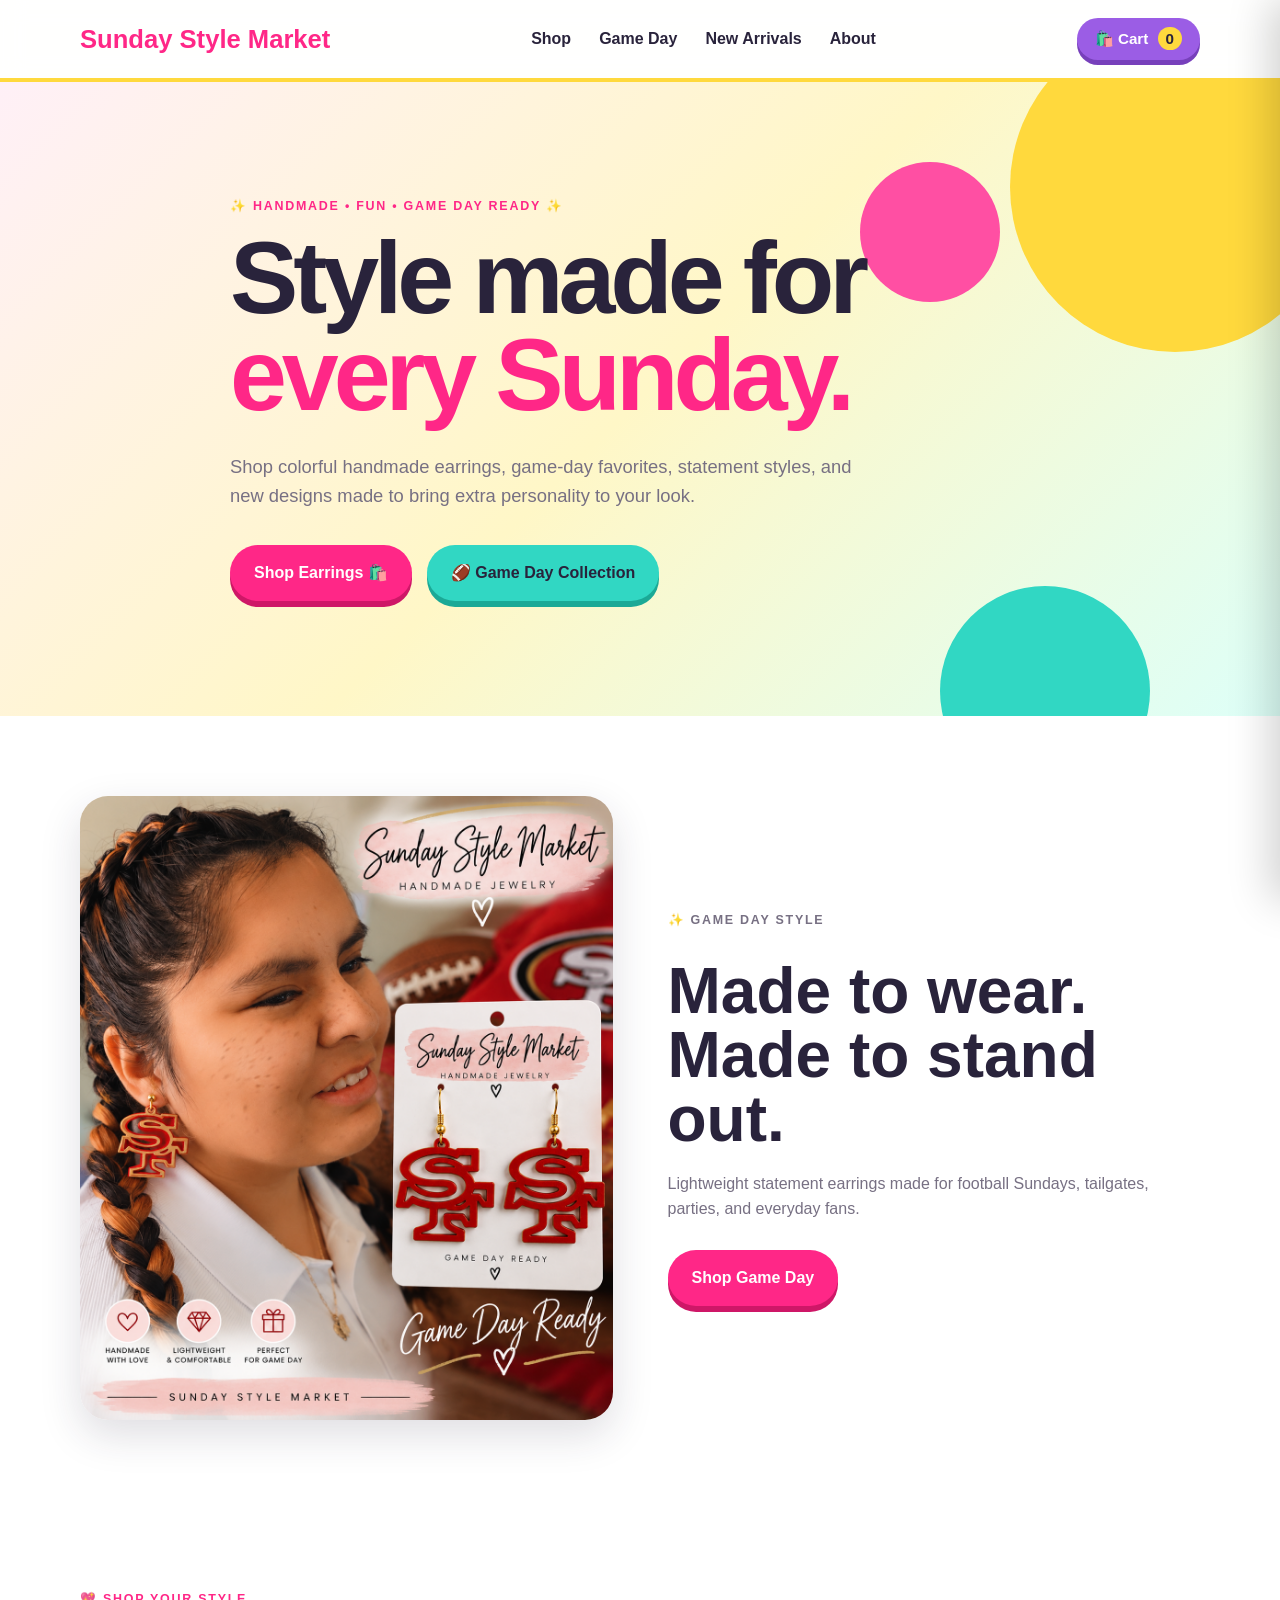
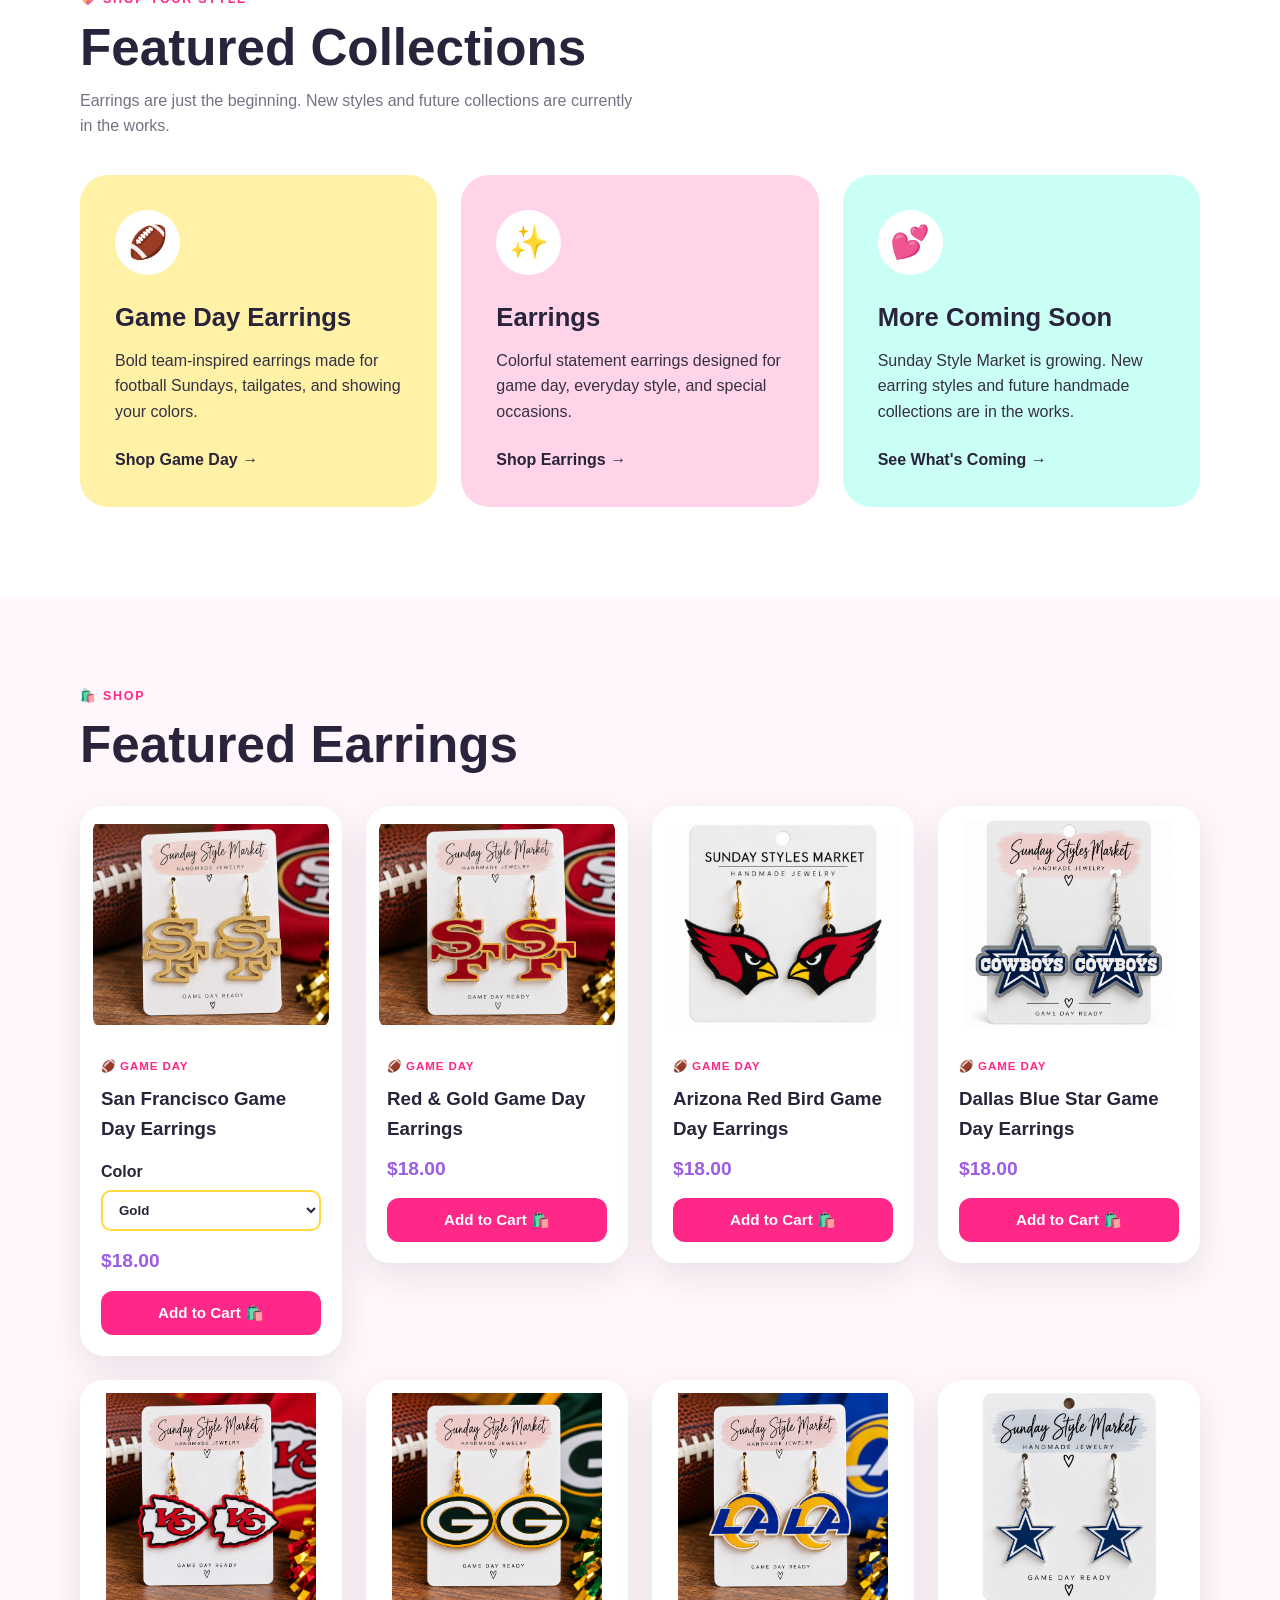
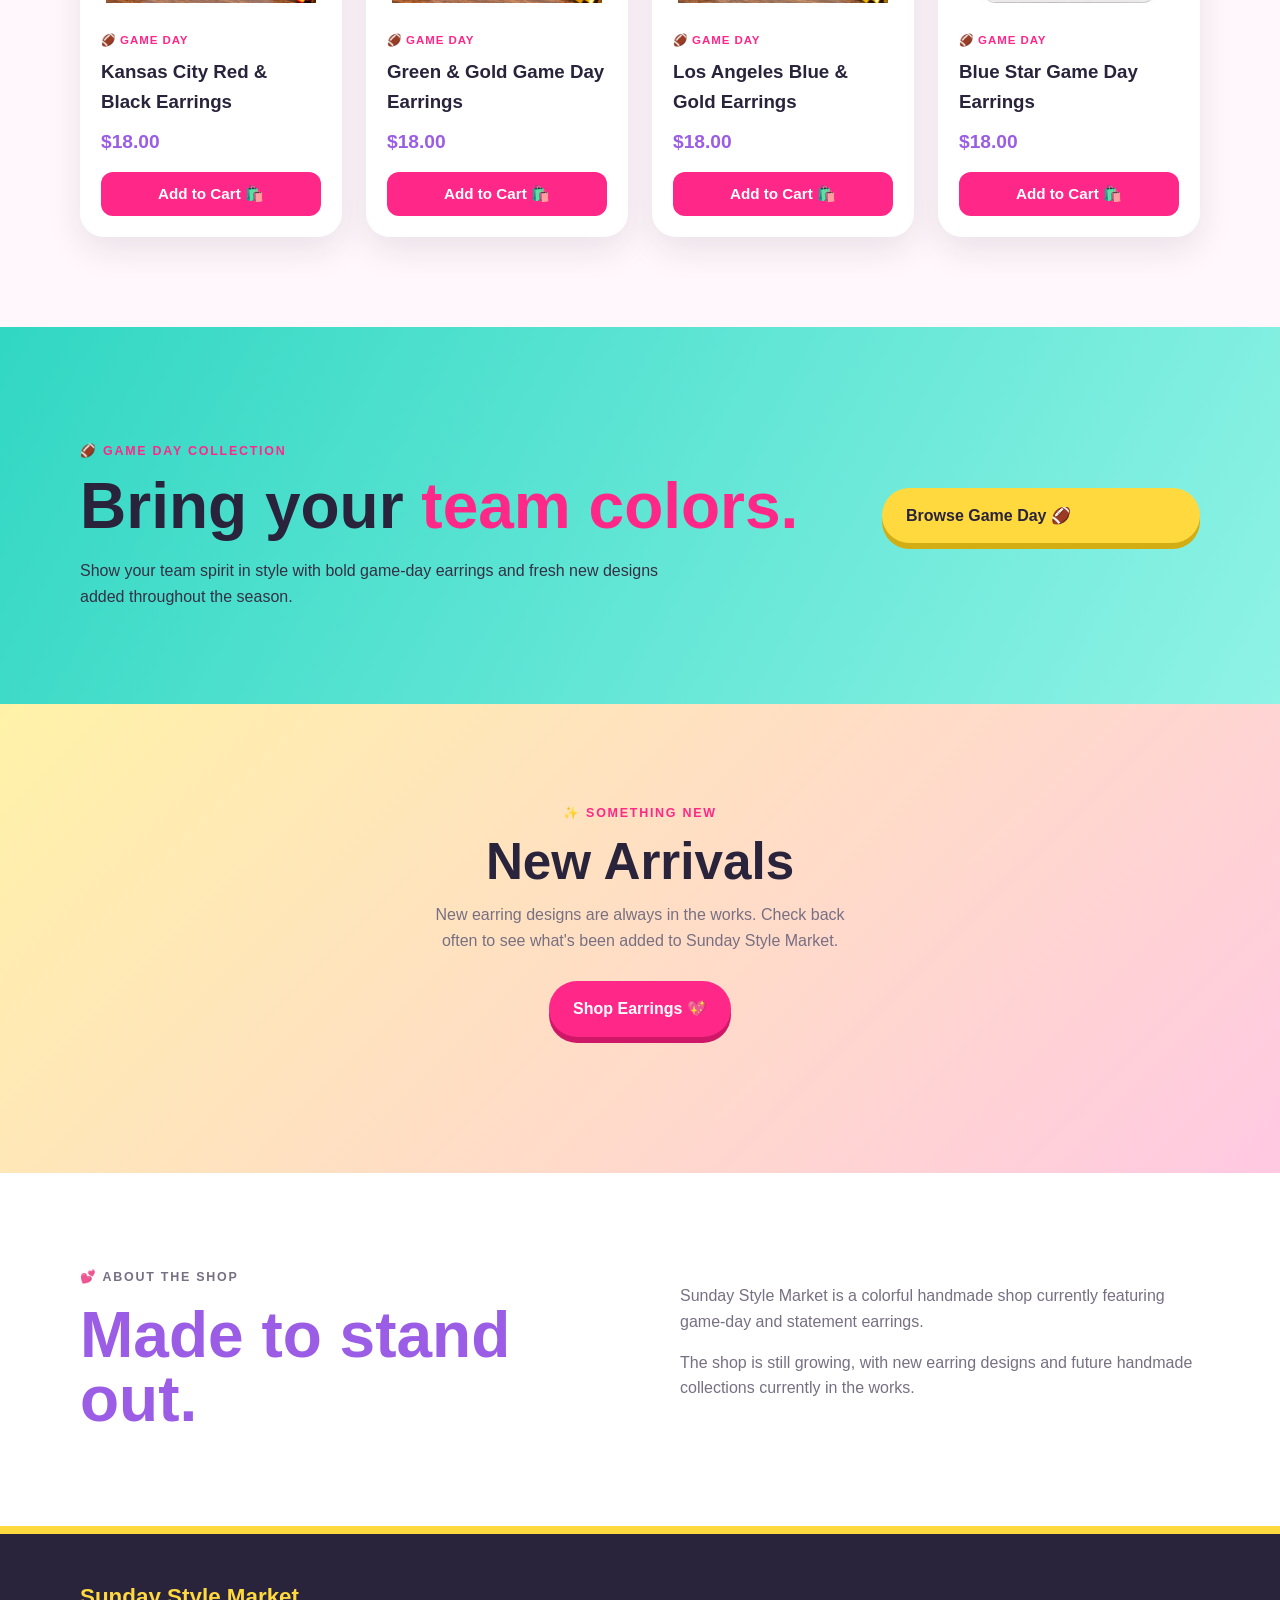
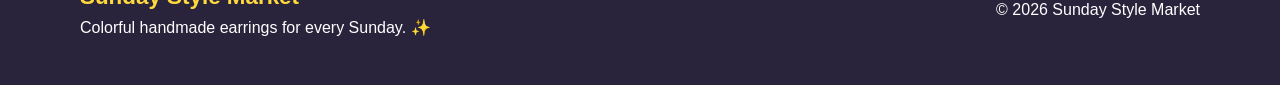
==== index.html @ 8677a3bf "Initial Sunday Style Market website" ====
<!DOCTYPE html>
<html lang="en">

<head>

  <meta charset="UTF-8" />

  <meta
    name="viewport"
    content="width=device-width, initial-scale=1.0"
  />

  <title>
    Sunday Style Market
  </title>

  <link
    rel="stylesheet"
    href="style.css"
  />

</head>


<body>


  <!-- =========================
       HEADER
  ========================== -->

  <header class="site-header">

    <div class="container nav-wrap">

      <a
        href="#"
        class="brand"
      >
        Sunday Style Market
      </a>


      <nav class="nav">

        <a href="#shop">
          Shop
        </a>

        <a href="#game-day">
          Game Day
        </a>

        <a href="#new">
          New Arrivals
        </a>

        <a href="#about">
          About
        </a>

      </nav>


      <button
        class="cart-button"
        id="cartButton"
      >
        🛍️ Cart

        <span id="cartCount">
          0
        </span>

      </button>

    </div>

  </header>



  <main>


    <!-- =========================
         HERO
    ========================== -->

    <section class="hero">

      <div
        class="hero-shape shape-one"
      ></div>

      <div
        class="hero-shape shape-two"
      ></div>

      <div
        class="hero-shape shape-three"
      ></div>


      <div class="container hero-content">

        <p class="eyebrow">
          ✨ HANDMADE • FUN • GAME DAY READY ✨
        </p>


        <h1>

          Style made for

          <span>
            every Sunday.
          </span>

        </h1>


        <p class="hero-copy">

          Shop colorful handmade earrings,
          game-day favorites,
          statement styles,
          and new designs
          made to bring extra personality
          to your look.

        </p>


        <div class="hero-actions">

          <a
            class="btn btn-primary"
            href="#shop"
          >
            Shop Earrings 🛍️
          </a>


          <a
            class="btn btn-secondary"
            href="#game-day"
          >
            🏈 Game Day Collection
          </a>

        </div>

      </div>

    </section>



    <!-- =========================
         LIFESTYLE BANNER
    ========================== -->

    <section class="lifestyle-banner">

      <div class="container lifestyle-wrap">


        <div class="lifestyle-image">

          <img
            src="Sunday-Style-Market/images/Diamond.png"
            alt="Sunday Style Market game day earrings lifestyle photo"
          />

        </div>


        <div class="lifestyle-text">

          <p class="eyebrow">
            ✨ GAME DAY STYLE
          </p>


          <h2>

            Made to wear.
            <br />
            Made to stand out.

          </h2>


          <p>

            Lightweight statement earrings
            made for football Sundays,
            tailgates,
            parties,
            and everyday fans.

          </p>


          <a
            href="#shop"
            class="btn btn-primary"
          >
            Shop Game Day
          </a>

        </div>

      </div>

    </section>



    <!-- =========================
         FEATURED COLLECTIONS
    ========================== -->

    <section class="categories">

      <div class="container">


        <div class="section-heading">

          <p class="eyebrow">
            💖 SHOP YOUR STYLE
          </p>


          <h2>
            Featured Collections
          </h2>


          <p class="section-description">

            Earrings are just the beginning.
            New styles and future collections
            are currently in the works.

          </p>

        </div>



        <div class="category-grid">


          <!-- GAME DAY EARRINGS -->

          <article class="category-card game-card">

            <div class="category-icon">
              🏈
            </div>


            <h3>
              Game Day Earrings
            </h3>


            <p>

              Bold team-inspired earrings
              made for football Sundays,
              tailgates,
              and showing your colors.

            </p>


            <a href="#shop">
              Shop Game Day →
            </a>

          </article>



          <!-- EARRINGS -->

          <article class="category-card earrings-card">

            <div class="category-icon">
              ✨
            </div>


            <h3>
              Earrings
            </h3>


            <p>

              Colorful statement earrings
              designed for game day,
              everyday style,
              and special occasions.

            </p>


            <a href="#shop">
              Shop Earrings →
            </a>

          </article>



          <!-- COMING SOON -->

          <article class="category-card accessories-card">

            <div class="category-icon">
              💕
            </div>


            <h3>
              More Coming Soon
            </h3>


            <p>

              Sunday Style Market is growing.
              New earring styles and future
              handmade collections are in the works.

            </p>


            <a href="#new">
              See What's Coming →
            </a>

          </article>


        </div>

      </div>

    </section>



    <!-- =========================
         FEATURED PRODUCTS
    ========================== -->

    <section
      class="shop-section"
      id="shop"
    >

      <div class="container">


        <div class="section-heading split">

          <div>

            <p class="eyebrow">
              🛍️ SHOP
            </p>


            <h2>
              Featured Earrings
            </h2>

          </div>

        </div>



        <div
          class="product-grid"
          id="productGrid"
        >



          <!-- =====================
               PRODUCT 1
               SAN FRANCISCO
          ====================== -->

          <article
            class="product-card"
            data-name="San Francisco Game Day Earrings"
            data-price="18"
          >

            <div class="product-image">

              <img
                src="Sunday-Style-Market/images/gold-49ers-earrings.png"
                alt="San Francisco gold game day earrings"
                class="product-photo product-option-image"
              />

            </div>


            <div class="product-info">

              <p class="product-tag">
                🏈 GAME DAY
              </p>


              <h3>
                San Francisco Game Day Earrings
              </h3>


              <div class="product-option">

                <label for="sf-color">
                  Color
                </label>


                <select
                  id="sf-color"
                  class="color-select"
                >

                  <option
                    value="Gold"
                    data-image="Sunday-Style-Market/images/gold-49ers-earrings.png"
                  >
                    Gold
                  </option>


                  <option
                    value="Red & Gold"
                    data-image="Sunday-Style-Market/images/san-francisco-red-game-day-earrings.png"
                  >
                    Red
                  </option>


                  <option
                    value="White"
                    data-image="Sunday-Style-Market/images/san-francisco-white-game-day-earrings.png"
                  >
                    White
                  </option>

                </select>

              </div>


              <p class="price">
                $18.00
              </p>


              <button class="add-cart">
                Add to Cart 🛍️
              </button>

            </div>

          </article>



          <!-- =====================
               PRODUCT 2
               RED & GOLD
          ====================== -->

          <article
            class="product-card"
            data-name="Red & Gold Game Day Earrings"
            data-price="18"
          >

            <div class="product-image">

              <img
                src="Sunday-Style-Market/images/san-francisco-red-gold-game-day-earrings.png"
                alt="Red and gold game day earrings"
                class="product-photo"
              />

            </div>


            <div class="product-info">

              <p class="product-tag">
                🏈 GAME DAY
              </p>


              <h3>
                Red & Gold Game Day Earrings
              </h3>


              <p class="price">
                $18.00
              </p>


              <button class="add-cart">
                Add to Cart 🛍️
              </button>

            </div>

          </article>



          <!-- =====================
               PRODUCT 3
               ARIZONA
          ====================== -->

          <article
            class="product-card"
            data-name="Arizona Red Bird Game Day Earrings"
            data-price="18"
          >

            <div class="product-image">

              <img
                src="Sunday-Style-Market/images/arizona-red-bird-game-day-earrings.png"
                alt="Arizona red bird game day earrings"
                class="product-photo"
              />

            </div>


            <div class="product-info">

              <p class="product-tag">
                🏈 GAME DAY
              </p>


              <h3>
                Arizona Red Bird Game Day Earrings
              </h3>


              <p class="price">
                $18.00
              </p>


              <button class="add-cart">
                Add to Cart 🛍️
              </button>

            </div>

          </article>



          <!-- =====================
               PRODUCT 4
               DALLAS
          ====================== -->

          <article
            class="product-card"
            data-name="Dallas Blue Star Game Day Earrings"
            data-price="18"
          >

            <div class="product-image">

              <img
                src="Sunday-Style-Market/images/dallas-blue-star-game-day-earrings.png"
                alt="Dallas blue star game day earrings"
                class="product-photo"
              />

            </div>


            <div class="product-info">

              <p class="product-tag">
                🏈 GAME DAY
              </p>


              <h3>
                Dallas Blue Star Game Day Earrings
              </h3>


              <p class="price">
                $18.00
              </p>


              <button class="add-cart">
                Add to Cart 🛍️
              </button>

            </div>

          </article>



          <!-- =====================
               PRODUCT 5
               KANSAS CITY
          ====================== -->

          <article
            class="product-card"
            data-name="Kansas City Red & Black Earrings"
            data-price="18"
          >

            <div class="product-image">

              <img
                src="Sunday-Style-Market/images/chiefs.png"
                alt="Kansas City red and black game day earrings"
                class="product-photo"
              />

            </div>


            <div class="product-info">

              <p class="product-tag">
                🏈 GAME DAY
              </p>


              <h3>
                Kansas City Red & Black Earrings
              </h3>


              <p class="price">
                $18.00
              </p>


              <button class="add-cart">
                Add to Cart 🛍️
              </button>

            </div>

          </article>



          <!-- =====================
               PRODUCT 6
               GREEN & GOLD
          ====================== -->

          <article
            class="product-card"
            data-name="Green & Gold Game Day Earrings"
            data-price="18"
          >

            <div class="product-image">

              <img
                src="Sunday-Style-Market/images/Green and Gold.png"
                alt="Green and gold game day earrings"
                class="product-photo"
              />

            </div>


            <div class="product-info">

              <p class="product-tag">
                🏈 GAME DAY
              </p>


              <h3>
                Green & Gold Game Day Earrings
              </h3>


              <p class="price">
                $18.00
              </p>


              <button class="add-cart">
                Add to Cart 🛍️
              </button>

            </div>

          </article>



          <!-- =====================
               PRODUCT 7
               LOS ANGELES
          ====================== -->

          <article
            class="product-card"
            data-name="Los Angeles Blue & Gold Earrings"
            data-price="18"
          >

            <div class="product-image">

              <img
                src="Sunday-Style-Market/images/Rams.png"
                alt="Los Angeles blue and gold game day earrings"
                class="product-photo"
              />

            </div>


            <div class="product-info">

              <p class="product-tag">
                🏈 GAME DAY
              </p>


              <h3>
                Los Angeles Blue & Gold Earrings
              </h3>


              <p class="price">
                $18.00
              </p>


              <button class="add-cart">
                Add to Cart 🛍️
              </button>

            </div>

          </article>



          <!-- =====================
               PRODUCT 8
               BLUE STAR
          ====================== -->

          <article
            class="product-card"
            data-name="Blue Star Game Day Earrings"
            data-price="18"
          >

            <div class="product-image">

              <img
                src="Sunday-Style-Market/images/blue-star-game-day-earrings.png"
                alt="Blue star game day earrings"
                class="product-photo"
              />

            </div>


            <div class="product-info">

              <p class="product-tag">
                🏈 GAME DAY
              </p>


              <h3>
                Blue Star Game Day Earrings
              </h3>


              <p class="price">
                $18.00
              </p>


              <button class="add-cart">
                Add to Cart 🛍️
              </button>

            </div>

          </article>



        </div>
        <!-- END PRODUCT GRID -->


      </div>

    </section>



    <!-- =========================
         GAME DAY SECTION
    ========================== -->

    <section
      class="game-day"
      id="game-day"
    >

      <div class="container game-day-wrap">


        <div>

          <p class="eyebrow">
            🏈 GAME DAY COLLECTION
          </p>


          <h2>

            Bring your

            <span>
              team colors.
            </span>

          </h2>


          <p>

            Show your team spirit in style
            with bold game-day earrings
            and fresh new designs
            added throughout the season.

          </p>

        </div>


        <a
          href="#shop"
          class="btn btn-game"
        >
          Browse Game Day 🏈
        </a>


      </div>

    </section>



    <!-- =========================
         NEW ARRIVALS
    ========================== -->

    <section
      class="new-section"
      id="new"
    >

      <div class="container">


        <div class="section-heading center">

          <p class="eyebrow">
            ✨ SOMETHING NEW
          </p>


          <h2>
            New Arrivals
          </h2>


          <p class="section-note">

            New earring designs
            are always in the works.
            Check back often to see
            what's been added to
            Sunday Style Market.

          </p>


          <a
            href="#shop"
            class="btn btn-primary"
          >
            Shop Earrings 💖
          </a>

        </div>

      </div>

    </section>



    <!-- =========================
         ABOUT
    ========================== -->

    <section
      class="about-section"
      id="about"
    >

      <div class="container about-wrap">


        <div>

          <p class="eyebrow">
            💕 ABOUT THE SHOP
          </p>


          <h2>
            Made to stand out.
          </h2>

        </div>


        <div>

          <p>

            Sunday Style Market
            is a colorful handmade shop
            currently featuring game-day
            and statement earrings.

          </p>


          <p>

            The shop is still growing,
            with new earring designs
            and future handmade collections
            currently in the works.

          </p>

        </div>


      </div>

    </section>


  </main>



  <!-- =========================
       FOOTER
  ========================== -->

  <footer class="site-footer">

    <div class="container footer-wrap">


      <div>

        <h3>
          Sunday Style Market
        </h3>


        <p>
          Colorful handmade earrings
          for every Sunday. ✨
        </p>

      </div>


      <p>

        ©

        <span id="year"></span>

        Sunday Style Market

      </p>


    </div>

  </footer>



  <!-- =========================
       SHOPPING CART
  ========================== -->

  <div
    class="cart-panel"
    id="cartPanel"
  >


    <div class="cart-header">

      <h2>
        🛍️ Your Cart
      </h2>


      <button
        id="closeCart"
        aria-label="Close cart"
      >
        ×
      </button>

    </div>



    <div
      id="cartItems"
      class="cart-items"
    >

      <p class="empty-cart">
        Your cart is empty.
      </p>

    </div>



    <div class="cart-footer">


      <div class="cart-total">

        <span>
          Total
        </span>


        <strong id="cartTotal">
          $0.00
        </strong>

      </div>


      <button
        class="checkout-button"
        id="checkoutButton"
      >
        Checkout 💳
      </button>


      <p class="checkout-note">
        Secure credit-card checkout will be connected later.
      </p>


    </div>

  </div>



  <div
    class="overlay"
    id="overlay"
  ></div>



  <script src="script.js"></script>


</body>

</html>
---- style.css ----
/* =========================
   SUNDAY STYLE MARKET
   FUN COLOR THEME
========================= */

* {
  margin: 0;
  padding: 0;
  box-sizing: border-box;
}

html {
  scroll-behavior: smooth;
}

:root {
  --pink: #ff4fa3;
  --hot-pink: #ff2787;
  --coral: #ff6b6b;
  --yellow: #ffd93d;
  --turquoise: #31d7c3;
  --blue: #5bc0eb;
  --purple: #9b5de5;
  --cream: #fff9ef;
  --white: #ffffff;
  --dark: #29233b;
  --text: #353044;
  --muted: #777083;
}

body {
  font-family: Arial, Helvetica, sans-serif;
  background: var(--cream);
  color: var(--text);
  line-height: 1.6;
}


/* =========================
   GENERAL
========================= */

.container {
  width: min(1120px, 92%);
  margin: 0 auto;
}

.eyebrow {
  font-size: 0.78rem;
  font-weight: 900;
  letter-spacing: 0.14em;
  margin-bottom: 12px;
  color: var(--hot-pink);
}

.section-heading {
  margin-bottom: 36px;
}

.section-heading h2 {
  font-size: clamp(2.2rem, 4vw, 3.8rem);
  line-height: 1;
  color: var(--dark);
}

.section-description {
  margin-top: 14px;
  color: var(--muted);
  max-width: 560px;
}

.center {
  text-align: center;
}

.center .section-note {
  margin: 15px auto 28px;
}


/* =========================
   HEADER
========================= */

.site-header {
  position: sticky;
  top: 0;
  z-index: 100;

  background: rgba(255, 255, 255, 0.94);

  backdrop-filter: blur(12px);

  border-bottom: 4px solid var(--yellow);
}

.nav-wrap {
  min-height: 78px;

  display: flex;
  align-items: center;
  justify-content: space-between;

  gap: 25px;
}

.brand {
  font-size: 1.6rem;
  font-weight: 900;

  text-decoration: none;

  color: var(--hot-pink);
}

.nav {
  display: flex;
  gap: 28px;
}

.nav a {
  color: var(--dark);

  text-decoration: none;

  font-weight: 700;

  transition: 0.2s;
}

.nav a:hover {
  color: var(--hot-pink);
}

.cart-button {
  border: none;

  cursor: pointer;

  background: var(--purple);
  color: white;

  padding: 12px 18px;

  border-radius: 50px;

  font-weight: 800;
  font-size: 0.95rem;

  box-shadow: 0 5px 0 #7740bb;
}

.cart-button:hover {
  transform: translateY(2px);

  box-shadow: 0 3px 0 #7740bb;
}

.cart-button span {
  background: var(--yellow);
  color: var(--dark);

  padding: 3px 8px;

  margin-left: 5px;

  border-radius: 50px;
}


/* =========================
   HERO
========================= */

.hero {
  position: relative;

  overflow: hidden;

  padding: 115px 0;

  background:
    linear-gradient(
      135deg,
      #fff0f7,
      #fff7c7,
      #ddfff8
    );
}

.hero-content {
  position: relative;

  z-index: 2;

  max-width: 820px;
}

.hero h1 {
  font-size: clamp(3.5rem, 8vw, 6.8rem);

  line-height: 0.95;

  letter-spacing: -0.05em;

  color: var(--dark);
}

.hero h1 span {
  color: var(--hot-pink);
}

.hero-copy {
  max-width: 650px;

  margin-top: 28px;

  font-size: 1.15rem;

  color: var(--muted);
}

.hero-actions {
  display: flex;

  gap: 15px;

  flex-wrap: wrap;

  margin-top: 35px;
}


/* =========================
   HERO BACKGROUND SHAPES
========================= */

.hero-shape {
  position: absolute;

  border-radius: 50%;
}

.shape-one {
  width: 330px;
  height: 330px;

  background: var(--yellow);

  right: -60px;
  top: -60px;
}

.shape-two {
  width: 210px;
  height: 210px;

  background: var(--turquoise);

  right: 130px;
  bottom: -80px;
}

.shape-three {
  width: 140px;
  height: 140px;

  background: var(--pink);

  right: 280px;
  top: 80px;
}


/* =========================
   BUTTONS
========================= */

.btn {
  display: inline-block;

  padding: 15px 24px;

  border-radius: 50px;

  text-decoration: none;

  font-weight: 900;

  transition: 0.2s;
}

.btn:hover {
  transform: translateY(-3px);
}

.btn-primary {
  background: var(--hot-pink);
  color: white;

  box-shadow: 0 6px 0 #ce1767;
}

.btn-secondary {
  background: var(--turquoise);
  color: var(--dark);

  box-shadow: 0 6px 0 #1ba996;
}

.btn-game {
  background: var(--yellow);
  color: var(--dark);

  box-shadow: 0 6px 0 #d3ad14;
}


/* =========================
   LIFESTYLE BANNER
========================= */

.lifestyle-banner {
  padding: 80px 0;

  background: white;
}

.lifestyle-wrap {
  display: grid;

  grid-template-columns: 1fr 1fr;

  gap: 55px;

  align-items: center;
}

.lifestyle-image img {
  width: 100%;

  display: block;

  border-radius: 28px;

  box-shadow:
    0 15px 40px
    rgba(41, 35, 59, 0.15);
}

.lifestyle-text h2 {
  font-size: clamp(2.5rem, 5vw, 4.5rem);

  line-height: 1;

  color: var(--dark);

  margin-bottom: 20px;
}

.lifestyle-text p {
  color: var(--muted);

  margin-bottom: 28px;

  max-width: 520px;
}


/* =========================
   CATEGORIES
========================= */

.categories {
  padding: 90px 0;

  background: var(--white);
}

.category-grid {
  display: grid;

  grid-template-columns: repeat(3, 1fr);

  gap: 24px;
}

.category-card {
  padding: 35px;

  border-radius: 28px;

  min-height: 280px;

  transition: 0.25s;
}

.category-card:hover {
  transform:
    translateY(-8px)
    rotate(-1deg);
}

.game-card {
  background: #fff1a6;
}

.earrings-card {
  background: #ffd4e8;
}

.accessories-card {
  background: #c9fff5;
}

.category-icon {
  width: 65px;
  height: 65px;

  display: grid;

  place-items: center;

  font-size: 2rem;

  background: white;

  border-radius: 50%;

  margin-bottom: 22px;
}

.category-card h3 {
  font-size: 1.6rem;

  margin-bottom: 10px;

  color: var(--dark);
}

.category-card p {
  margin-bottom: 22px;
}

.category-card a {
  color: var(--dark);

  font-weight: 900;

  text-decoration: none;
}


/* =========================
   SHOP
========================= */

.shop-section {
  padding: 90px 0;

  background: #fff7fb;
}

.section-heading.split {
  display: flex;

  justify-content: space-between;

  align-items: end;

  gap: 30px;
}

.section-note {
  max-width: 440px;

  color: var(--muted);
}

.product-grid {
  display: grid;

  grid-template-columns: repeat(4, 1fr);

  gap: 24px;
}


/* =========================
   PRODUCT CARDS
========================= */

.product-card {
  background: white;

  overflow: hidden;

  border-radius: 24px;

  border: 3px solid white;

  box-shadow:
    0 12px 35px
    rgba(50, 33, 70, 0.10);

  transition: 0.25s;
}

.product-card:hover {
  transform: translateY(-7px);
}


/* =========================
   PRODUCT IMAGES
   NEW SMALLER SIZE
========================= */

.product-image {
  width: 100%;
  height: 240px;

  display: flex;

  align-items: center;
  justify-content: center;

  padding: 12px;

  background: #ffffff;

  overflow: hidden;
}

.product-photo {
  width: 100%;
  height: 100%;

  object-fit: contain;

  display: block;

  border-radius: 12px;
}


/* =========================
   PLACEHOLDERS
========================= */

.pink-placeholder {
  background:
    linear-gradient(
      135deg,
      #ffbddb,
      #fff0f7
    );
}

.blue-placeholder {
  background:
    linear-gradient(
      135deg,
      #aeeeff,
      #e9fbff
    );
}

.yellow-placeholder {
  background:
    linear-gradient(
      135deg,
      #ffe781,
      #fff8cc
    );
}

.purple-placeholder {
  background:
    linear-gradient(
      135deg,
      #d8b9ff,
      #f2e8ff
    );
}

.placeholder-content {
  display: flex;

  flex-direction: column;

  align-items: center;

  gap: 8px;

  font-weight: 800;
}

.photo-icon {
  font-size: 2.4rem;
}


/* =========================
   PRODUCT INFORMATION
========================= */

.product-info {
  padding: 22px;
}

.product-tag {
  font-size: 0.72rem;

  font-weight: 900;

  letter-spacing: 0.08em;

  color: var(--hot-pink);
}

.product-info h3 {
  margin-top: 8px;

  min-height: 58px;

  color: var(--dark);
}

.price {
  margin: 15px 0;

  font-size: 1.2rem;

  font-weight: 900;

  color: var(--purple);
}

.add-cart {
  width: 100%;

  border: none;

  cursor: pointer;

  background: var(--hot-pink);

  color: white;

  padding: 13px;

  border-radius: 12px;

  font-weight: 900;

  font-size: 0.95rem;

  transition: 0.2s;
}

.add-cart:hover {
  background: var(--purple);
}


/* =========================
   PRODUCT COLOR OPTIONS
========================= */

.product-option {
  margin: 15px 0;
}

.product-option label {
  display: block;

  font-weight: 800;

  margin-bottom: 6px;

  color: var(--dark);
}

.color-select {
  width: 100%;

  padding: 10px 12px;

  border: 2px solid #ffd93d;

  border-radius: 10px;

  background: white;

  color: var(--dark);

  font-weight: 700;

  cursor: pointer;
}


/* =========================
   GAME DAY
========================= */

.game-day {
  padding: 95px 0;

  background:
    linear-gradient(
      120deg,
      var(--turquoise),
      #8ff3e6
    );
}

.game-day-wrap {
  display: grid;

  grid-template-columns:
    1.4fr 0.6fr;

  align-items: center;

  gap: 60px;
}

.game-day h2 {
  font-size: clamp(2.7rem, 5vw, 4.7rem);

  line-height: 1;

  color: var(--dark);
}

.game-day h2 span {
  color: var(--hot-pink);
}

.game-day p {
  max-width: 620px;

  margin-top: 20px;
}


/* =========================
   NEW ARRIVALS
========================= */

.new-section {
  padding: 100px 0;

  background:
    linear-gradient(
      135deg,
      #fff2a8,
      #ffc9e2
    );
}


/* =========================
   ABOUT
========================= */

.about-section {
  padding: 95px 0;

  background: var(--white);
}

.about-wrap {
  display: grid;

  grid-template-columns: 1fr 1fr;

  gap: 80px;

  align-items: center;
}

.about-section h2 {
  font-size: clamp(2.7rem, 5vw, 4.8rem);

  line-height: 1;

  color: var(--purple);
}

.about-section p {
  color: var(--muted);

  margin-bottom: 15px;
}


/* =========================
   FOOTER
========================= */

.site-footer {
  padding: 45px 0;

  background: var(--dark);

  color: white;

  border-top: 8px solid var(--yellow);
}

.footer-wrap {
  display: flex;

  align-items: center;

  justify-content: space-between;

  gap: 25px;
}

.site-footer h3 {
  color: var(--yellow);

  font-size: 1.4rem;
}


/* =========================
   CART PANEL
========================= */

.cart-panel {
  position: fixed;

  top: 0;

  right: -440px;

  width: min(440px, 95vw);

  height: 100vh;

  background: #fff7fb;

  z-index: 500;

  padding: 28px;

  display: flex;

  flex-direction: column;

  transition: right 0.3s ease;

  box-shadow:
    -10px 0 40px
    rgba(0, 0, 0, 0.18);
}

.cart-panel.open {
  right: 0;
}

.cart-header {
  display: flex;

  justify-content: space-between;

  align-items: center;

  padding-bottom: 18px;

  border-bottom:
    3px solid
    var(--yellow);
}

.cart-header h2 {
  color: var(--hot-pink);
}

.cart-header button {
  border: none;

  background: transparent;

  cursor: pointer;

  font-size: 2.1rem;

  color: var(--purple);
}

.cart-items {
  flex: 1;

  overflow-y: auto;

  padding: 25px 0;
}

.empty-cart {
  color: var(--muted);
}


/* =========================
   CART PRODUCTS
========================= */

.cart-item {
  display: flex;

  align-items: center;

  justify-content: space-between;

  gap: 15px;

  padding: 18px 0;

  border-bottom:
    1px solid #ddd;
}

.cart-item-left {
  display: flex;

  align-items: center;

  gap: 14px;

  flex: 1;
}

.cart-item-image {
  width: 75px;
  height: 75px;

  object-fit: contain;

  border-radius: 12px;

  border:
    2px solid
    #ffd93d;

  background: white;
}

.cart-item-details {
  display: flex;

  flex-direction: column;

  gap: 4px;
}

.cart-item-details strong {
  color: var(--dark);

  font-size: 0.95rem;

  line-height: 1.3;
}

.cart-item-details p {
  color: var(--purple);

  font-weight: 800;
}

.remove-item {
  border: none;

  background: #ffe6f1;

  color: var(--hot-pink);

  font-weight: 800;

  padding: 8px 10px;

  border-radius: 8px;

  cursor: pointer;
}

.remove-item:hover {
  background: var(--hot-pink);

  color: white;
}


/* =========================
   CART QUANTITY
========================= */

.quantity-controls {
  display: flex;

  align-items: center;

  gap: 10px;

  margin-top: 10px;
}

.quantity-btn {
  width: 30px;
  height: 30px;

  border: none;

  border-radius: 50%;

  background: var(--purple);

  color: white;

  font-size: 1.1rem;

  font-weight: 900;

  cursor: pointer;
}

.quantity-btn:hover {
  background: var(--hot-pink);
}

.quantity-number {
  min-width: 22px;

  text-align: center;

  font-weight: 900;

  font-size: 1rem;
}

.item-subtotal {
  margin-top: 7px;

  font-weight: 900;

  color: var(--hot-pink);
}


/* =========================
   CART TOTAL
========================= */

.cart-total {
  display: flex;

  justify-content: space-between;

  font-size: 1.2rem;
}

.checkout-button {
  width: 100%;

  margin-top: 20px;

  border: none;

  cursor: pointer;

  padding: 15px;

  border-radius: 12px;

  background: var(--purple);

  color: white;

  font-weight: 900;

  font-size: 1rem;
}

.checkout-button:hover {
  background: var(--hot-pink);
}

.checkout-note {
  margin-top: 10px;

  color: var(--muted);

  text-align: center;

  font-size: 0.82rem;
}


/* =========================
   OVERLAY
========================= */

.overlay {
  position: fixed;

  inset: 0;

  background:
    rgba(
      31,
      24,
      45,
      0.45
    );

  z-index: 400;

  opacity: 0;

  pointer-events: none;

  transition: 0.3s;
}

.overlay.show {
  opacity: 1;

  pointer-events: auto;
}


/* =========================
   TABLET
========================= */

@media (max-width: 900px) {

  .nav {
    display: none;
  }

  .category-grid {
    grid-template-columns: 1fr;
  }

  .product-grid {
    grid-template-columns:
      repeat(2, 1fr);
  }

  .product-image {
    height: 230px;
  }

  .game-day-wrap,
  .about-wrap,
  .lifestyle-wrap {
    grid-template-columns: 1fr;
  }

  .section-heading.split {
    display: block;
  }

  .section-note {
    margin-top: 15px;
  }

  .shape-one {
    opacity: 0.35;
  }

  .shape-two {
    opacity: 0.35;
  }

  .shape-three {
    opacity: 0.25;
  }

}


/* =========================
   PHONE
========================= */

@media (max-width: 560px) {

  .brand {
    font-size: 1.1rem;
  }

  .hero {
    padding: 80px 0;
  }

  .hero h1 {
    font-size: 3.4rem;
  }

  .product-grid {
    grid-template-columns: 1fr;
  }

  .product-image {
    height: 280px;
  }

  .footer-wrap {
    flex-direction: column;

    align-items: flex-start;
  }

}

.product-grid {
  display: grid;
  grid-template-columns: repeat(4, 1fr);
  gap: 24px;
  align-items: start;
}

.product-card {
  background: white;
  overflow: hidden;
  border-radius: 24px;
  border: 3px solid white;

  box-shadow:
    0 12px 35px
    rgba(50, 33, 70, 0.10);

  transition: 0.25s;

  display: flex;
  flex-direction: column;
}

.product-image {
  width: 100%;
  height: 230px;

  display: flex;
  align-items: center;
  justify-content: center;

  padding: 10px;

  background: white;
  overflow: hidden;
}

.product-photo {
  width: 100%;
  height: 100%;

  object-fit: contain;

  display: block;

  border-radius: 12px;
}

.product-info {
  padding: 18px;
}

.product-info h3 {
  margin-top: 8px;
  min-height: 48px;

  color: var(--dark);
}

.price {
  margin: 10px 0 14px;

  font-size: 1.2rem;
  font-weight: 900;

  color: var(--purple);
}
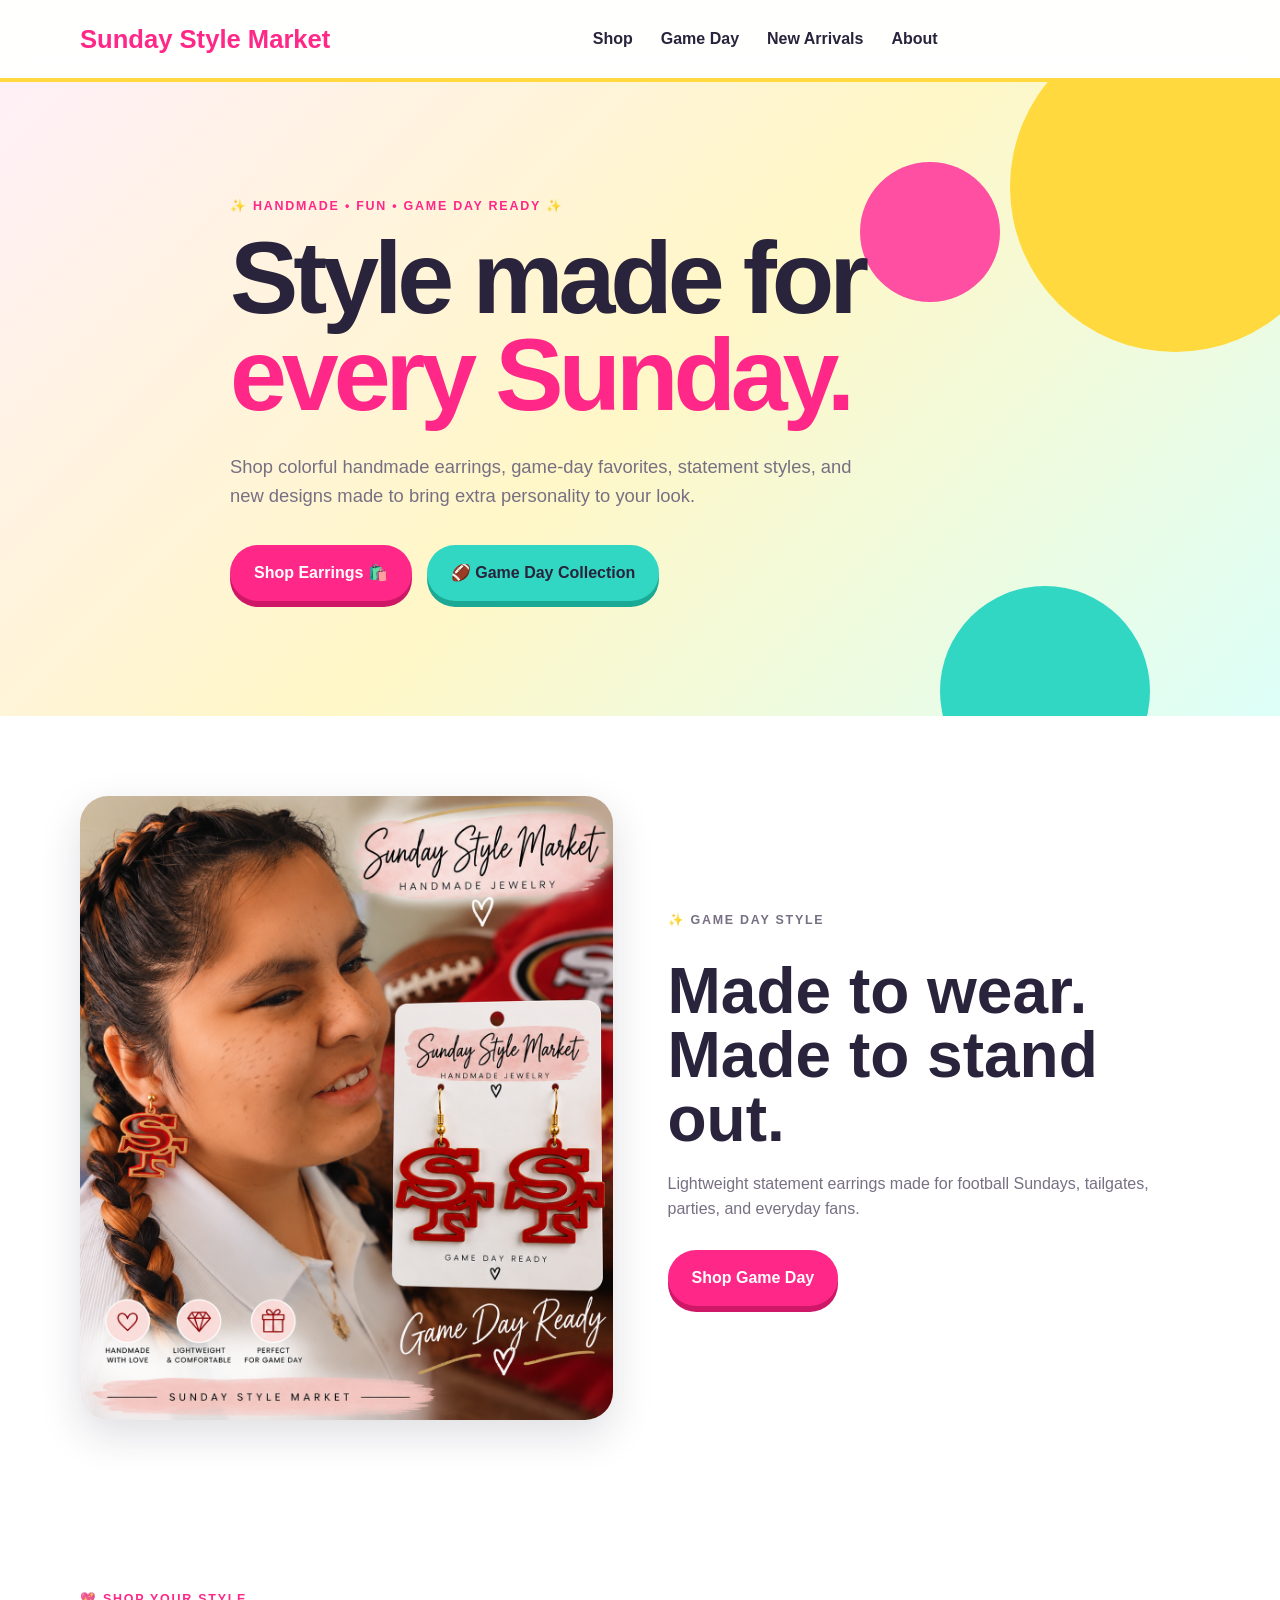
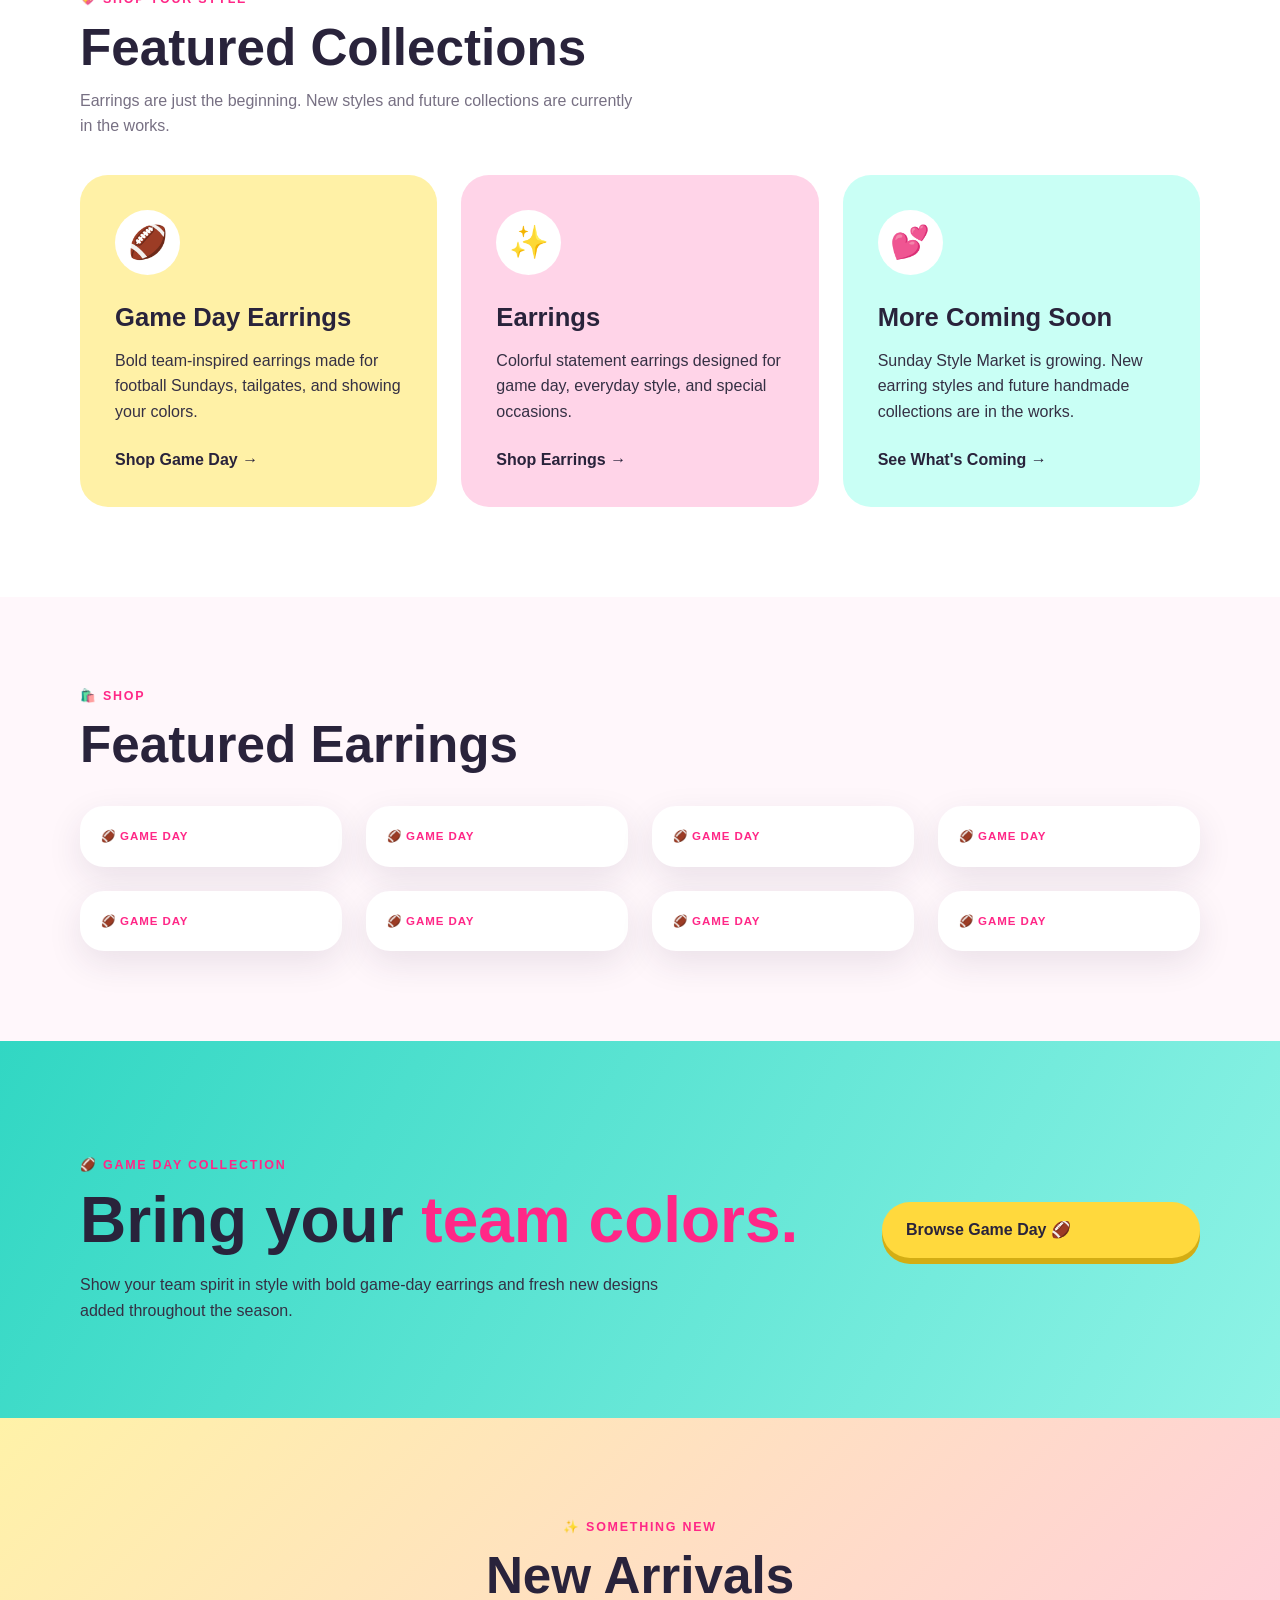
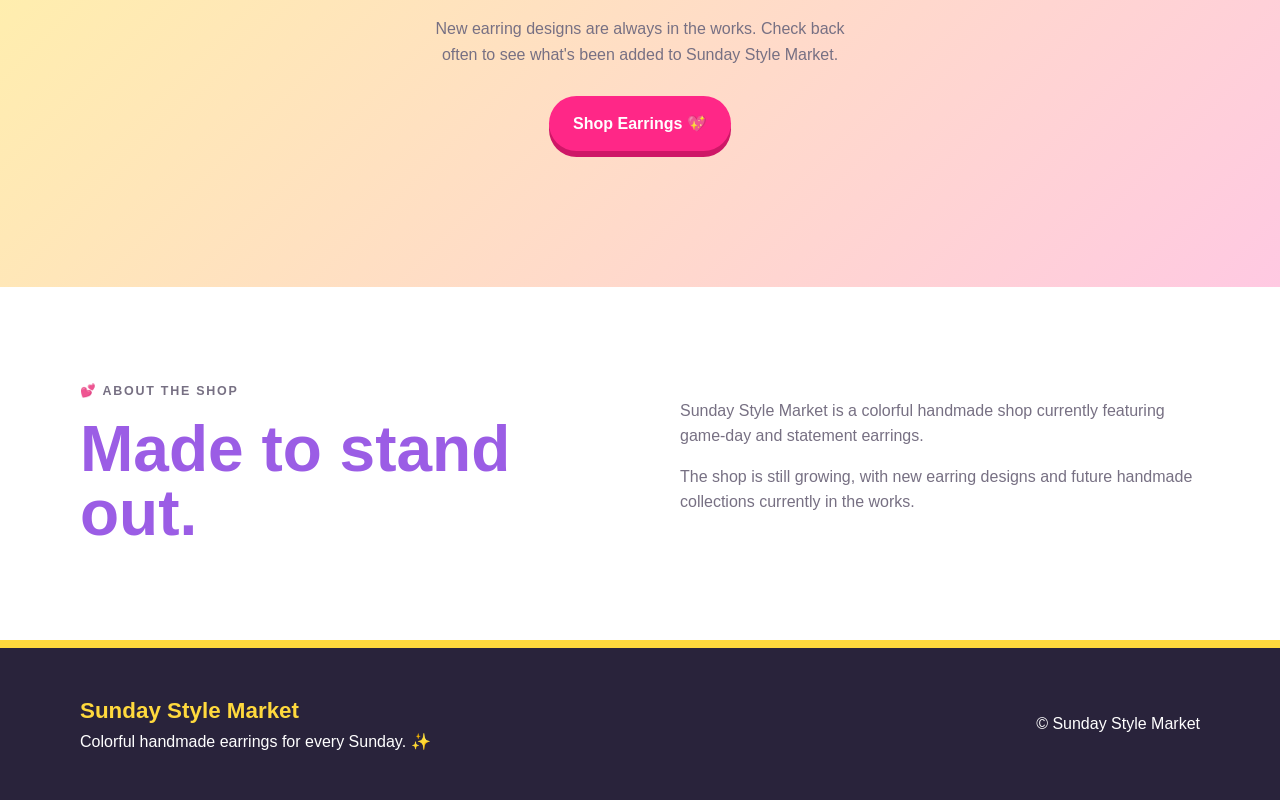
==== commit 97058979: "Update PayPal products and remove Stripe" ====
--- a/index.html
+++ b/index.html
@@ -3,21 +3,30 @@
 
 <head>
 
-  <meta charset="UTF-8" />
+  <meta charset="UTF-8">
 
   <meta
     name="viewport"
     content="width=device-width, initial-scale=1.0"
-  />
-
-  <title>
-    Sunday Style Market
-  </title>
+  >
+
+  <title>Sunday Style Market</title>
 
   <link
     rel="stylesheet"
     href="style.css"
-  />
+  >
+
+
+  <!-- =====================================================
+       PAYPAL CART SCRIPT
+       KEEP THIS ONLY ONE TIME
+  ====================================================== -->
+
+  <script
+    src="https://www.paypalobjects.com/ncp/cart/cart.js"
+    data-merchant-id="YH64KA9EQPVCE">
+  </script>
 
 </head>
 
@@ -25,13 +34,14 @@
 <body>
 
 
-  <!-- =========================
+  <!-- =====================================================
        HEADER
-  ========================== -->
+  ====================================================== -->
 
   <header class="site-header">
 
     <div class="container nav-wrap">
+
 
       <a
         href="#"
@@ -62,17 +72,19 @@
       </nav>
 
 
-      <button
-        class="cart-button"
-        id="cartButton"
-      >
-        🛍️ Cart
-
-        <span id="cartCount">
-          0
-        </span>
-
-      </button>
+      <!-- =================================================
+           PAYPAL VIEW CART
+           ONLY ONE VIEW CART BUTTON
+      ================================================== -->
+
+      <div class="paypal-view-cart">
+
+        <paypal-cart-button
+          data-id="pp-view-cart">
+        </paypal-cart-button>
+
+      </div>
+
 
     </div>
 
@@ -80,29 +92,37 @@
 
 
 
+  <!-- =====================================================
+       MAIN
+  ====================================================== -->
+
   <main>
 
 
-    <!-- =========================
+    <!-- =====================================================
          HERO
-    ========================== -->
+    ====================================================== -->
 
     <section class="hero">
+
 
       <div
         class="hero-shape shape-one"
       ></div>
 
+
       <div
         class="hero-shape shape-two"
       ></div>
 
+
       <div
         class="hero-shape shape-three"
       ></div>
 
 
       <div class="container hero-content">
+
 
         <p class="eyebrow">
           ✨ HANDMADE • FUN • GAME DAY READY ✨
@@ -134,6 +154,7 @@
 
         <div class="hero-actions">
 
+
           <a
             class="btn btn-primary"
             href="#shop"
@@ -149,34 +170,40 @@
             🏈 Game Day Collection
           </a>
 
+
         </div>
 
+
       </div>
 
     </section>
 
 
 
-    <!-- =========================
+    <!-- =====================================================
          LIFESTYLE BANNER
-    ========================== -->
+    ====================================================== -->
 
     <section class="lifestyle-banner">
 
+
       <div class="container lifestyle-wrap">
 
 
         <div class="lifestyle-image">
+
 
           <img
             src="Sunday-Style-Market/images/Diamond.png"
             alt="Sunday Style Market game day earrings lifestyle photo"
-          />
+          >
+
 
         </div>
 
 
         <div class="lifestyle-text">
+
 
           <p class="eyebrow">
             ✨ GAME DAY STYLE
@@ -186,7 +213,9 @@
           <h2>
 
             Made to wear.
-            <br />
+
+            <br>
+
             Made to stand out.
 
           </h2>
@@ -210,24 +239,29 @@
             Shop Game Day
           </a>
 
+
         </div>
 
+
       </div>
 
+
     </section>
 
 
 
-    <!-- =========================
+    <!-- =====================================================
          FEATURED COLLECTIONS
-    ========================== -->
+    ====================================================== -->
 
     <section class="categories">
 
+
       <div class="container">
 
 
         <div class="section-heading">
+
 
           <p class="eyebrow">
             💖 SHOP YOUR STYLE
@@ -247,6 +281,7 @@
 
           </p>
 
+
         </div>
 
 
@@ -254,9 +289,10 @@
         <div class="category-grid">
 
 
-          <!-- GAME DAY EARRINGS -->
+          <!-- GAME DAY -->
 
           <article class="category-card game-card">
+
 
             <div class="category-icon">
               🏈
@@ -282,6 +318,7 @@
               Shop Game Day →
             </a>
 
+
           </article>
 
 
@@ -289,6 +326,7 @@
           <!-- EARRINGS -->
 
           <article class="category-card earrings-card">
+
 
             <div class="category-icon">
               ✨
@@ -314,6 +352,7 @@
               Shop Earrings →
             </a>
 
+
           </article>
 
 
@@ -321,6 +360,7 @@
           <!-- COMING SOON -->
 
           <article class="category-card accessories-card">
+
 
             <div class="category-icon">
               💕
@@ -345,32 +385,38 @@
               See What's Coming →
             </a>
 
+
           </article>
 
 
         </div>
 
+
       </div>
 
+
     </section>
 
 
 
-    <!-- =========================
-         FEATURED PRODUCTS
-    ========================== -->
+    <!-- =====================================================
+         SHOP
+    ====================================================== -->
 
     <section
       class="shop-section"
       id="shop"
     >
 
+
       <div class="container">
 
 
         <div class="section-heading split">
 
+
           <div>
+
 
             <p class="eyebrow">
               🛍️ SHOP
@@ -381,7 +427,9 @@
               Featured Earrings
             </h2>
 
+
           </div>
+
 
         </div>
 
@@ -394,461 +442,309 @@
 
 
 
-          <!-- =====================
-               PRODUCT 1
-               SAN FRANCISCO
-          ====================== -->
-
-          <article
-            class="product-card"
-            data-name="San Francisco Game Day Earrings"
-            data-price="18"
-          >
-
-            <div class="product-image">
-
-              <img
-                src="Sunday-Style-Market/images/gold-49ers-earrings.png"
-                alt="San Francisco gold game day earrings"
-                class="product-photo product-option-image"
-              />
-
-            </div>
-
-
-            <div class="product-info">
-
-              <p class="product-tag">
-                🏈 GAME DAY
-              </p>
-
-
-              <h3>
-                San Francisco Game Day Earrings
-              </h3>
-
-
-              <div class="product-option">
-
-                <label for="sf-color">
-                  Color
-                </label>
-
-
-                <select
-                  id="sf-color"
-                  class="color-select"
-                >
-
-                  <option
-                    value="Gold"
-                    data-image="Sunday-Style-Market/images/gold-49ers-earrings.png"
-                  >
-                    Gold
-                  </option>
-
-
-                  <option
-                    value="Red & Gold"
-                    data-image="Sunday-Style-Market/images/san-francisco-red-game-day-earrings.png"
-                  >
-                    Red
-                  </option>
-
-
-                  <option
-                    value="White"
-                    data-image="Sunday-Style-Market/images/san-francisco-white-game-day-earrings.png"
-                  >
-                    White
-                  </option>
-
-                </select>
-
-              </div>
-
-
-              <p class="price">
-                $18.00
-              </p>
-
-
-              <button class="add-cart">
-                Add to Cart 🛍️
-              </button>
-
-            </div>
-
-          </article>
-
-
-
-          <!-- =====================
-               PRODUCT 2
-               RED & GOLD
-          ====================== -->
-
-          <article
-            class="product-card"
-            data-name="Red & Gold Game Day Earrings"
-            data-price="18"
-          >
-
-            <div class="product-image">
-
-              <img
-                src="Sunday-Style-Market/images/san-francisco-red-gold-game-day-earrings.png"
-                alt="Red and gold game day earrings"
-                class="product-photo"
-              />
-
-            </div>
-
-
-            <div class="product-info">
-
-              <p class="product-tag">
-                🏈 GAME DAY
-              </p>
-
-
-              <h3>
-                Red & Gold Game Day Earrings
-              </h3>
-
-
-              <p class="price">
-                $18.00
-              </p>
-
-
-              <button class="add-cart">
-                Add to Cart 🛍️
-              </button>
-
-            </div>
-
-          </article>
-
-
-
-          <!-- =====================
-               PRODUCT 3
-               ARIZONA
-          ====================== -->
-
-          <article
-            class="product-card"
-            data-name="Arizona Red Bird Game Day Earrings"
-            data-price="18"
-          >
-
-            <div class="product-image">
-
-              <img
-                src="Sunday-Style-Market/images/arizona-red-bird-game-day-earrings.png"
-                alt="Arizona red bird game day earrings"
-                class="product-photo"
-              />
-
-            </div>
-
-
-            <div class="product-info">
-
-              <p class="product-tag">
-                🏈 GAME DAY
-              </p>
-
-
-              <h3>
-                Arizona Red Bird Game Day Earrings
-              </h3>
-
-
-              <p class="price">
-                $18.00
-              </p>
-
-
-              <button class="add-cart">
-                Add to Cart 🛍️
-              </button>
-
-            </div>
-
-          </article>
-
-
-
-          <!-- =====================
-               PRODUCT 4
-               DALLAS
-          ====================== -->
-
-          <article
-            class="product-card"
-            data-name="Dallas Blue Star Game Day Earrings"
-            data-price="18"
-          >
-
-            <div class="product-image">
-
-              <img
-                src="Sunday-Style-Market/images/dallas-blue-star-game-day-earrings.png"
-                alt="Dallas blue star game day earrings"
-                class="product-photo"
-              />
-
-            </div>
-
-
-            <div class="product-info">
-
-              <p class="product-tag">
-                🏈 GAME DAY
-              </p>
-
-
-              <h3>
-                Dallas Blue Star Game Day Earrings
-              </h3>
-
-
-              <p class="price">
-                $18.00
-              </p>
-
-
-              <button class="add-cart">
-                Add to Cart 🛍️
-              </button>
-
-            </div>
-
-          </article>
-
-
-
-          <!-- =====================
-               PRODUCT 5
-               KANSAS CITY
-          ====================== -->
-
-          <article
-            class="product-card"
-            data-name="Kansas City Red & Black Earrings"
-            data-price="18"
-          >
-
-            <div class="product-image">
-
-              <img
-                src="Sunday-Style-Market/images/chiefs.png"
-                alt="Kansas City red and black game day earrings"
-                class="product-photo"
-              />
-
-            </div>
-
-
-            <div class="product-info">
-
-              <p class="product-tag">
-                🏈 GAME DAY
-              </p>
-
-
-              <h3>
-                Kansas City Red & Black Earrings
-              </h3>
-
-
-              <p class="price">
-                $18.00
-              </p>
-
-
-              <button class="add-cart">
-                Add to Cart 🛍️
-              </button>
-
-            </div>
-
-          </article>
-
-
-
-          <!-- =====================
-               PRODUCT 6
-               GREEN & GOLD
-          ====================== -->
-
-          <article
-            class="product-card"
-            data-name="Green & Gold Game Day Earrings"
-            data-price="18"
-          >
-
-            <div class="product-image">
-
-              <img
-                src="Sunday-Style-Market/images/Green and Gold.png"
-                alt="Green and gold game day earrings"
-                class="product-photo"
-              />
-
-            </div>
-
-
-            <div class="product-info">
-
-              <p class="product-tag">
-                🏈 GAME DAY
-              </p>
-
-
-              <h3>
-                Green & Gold Game Day Earrings
-              </h3>
-
-
-              <p class="price">
-                $18.00
-              </p>
-
-
-              <button class="add-cart">
-                Add to Cart 🛍️
-              </button>
-
-            </div>
-
-          </article>
-
-
-
-          <!-- =====================
-               PRODUCT 7
-               LOS ANGELES
-          ====================== -->
-
-          <article
-            class="product-card"
-            data-name="Los Angeles Blue & Gold Earrings"
-            data-price="18"
-          >
-
-            <div class="product-image">
-
-              <img
-                src="Sunday-Style-Market/images/Rams.png"
-                alt="Los Angeles blue and gold game day earrings"
-                class="product-photo"
-              />
-
-            </div>
-
-
-            <div class="product-info">
-
-              <p class="product-tag">
-                🏈 GAME DAY
-              </p>
-
-
-              <h3>
-                Los Angeles Blue & Gold Earrings
-              </h3>
-
-
-              <p class="price">
-                $18.00
-              </p>
-
-
-              <button class="add-cart">
-                Add to Cart 🛍️
-              </button>
-
-            </div>
-
-          </article>
-
-
-
-          <!-- =====================
-               PRODUCT 8
-               BLUE STAR
-          ====================== -->
-
-          <article
-            class="product-card"
-            data-name="Blue Star Game Day Earrings"
-            data-price="18"
-          >
-
-            <div class="product-image">
-
-              <img
-                src="Sunday-Style-Market/images/blue-star-game-day-earrings.png"
-                alt="Blue star game day earrings"
-                class="product-photo"
-              />
-
-            </div>
-
-
-            <div class="product-info">
-
-              <p class="product-tag">
-                🏈 GAME DAY
-              </p>
-
-
-              <h3>
-                Blue Star Game Day Earrings
-              </h3>
-
-
-              <p class="price">
-                $18.00
-              </p>
-
-
-              <button class="add-cart">
-                Add to Cart 🛍️
-              </button>
-
-            </div>
-
-          </article>
+         <!-- =====================================================
+     PRODUCT 1
+     PAYPAL TEST PRODUCT
+====================================================== -->
+
+<article class="product-card paypal-card">
+
+  <div class="product-info">
+
+    <p class="product-tag">
+      🏈 GAME DAY
+    </p>
+
+    <!-- PAYPAL WILL DISPLAY THE PRODUCT -->
+    <paypal-add-to-cart-button
+      data-id="D5SDSHKANLT7C">
+    </paypal-add-to-cart-button>
+
+  </div>
+
+</article>
+
+
+<!-- =====================================================
+     PRODUCT 2
+     RED & GOLD GAME DAY EARRINGS
+====================================================== -->
+
+<article class="product-card paypal-product-card">
+
+  <div class="product-info">
+
+    <p class="product-tag">
+      🏈 GAME DAY
+    </p>
+
+    <!-- =================================================
+         PRODUCT 2 PAYPAL
+    ================================================== -->
+
+    <paypal-add-to-cart-button
+      data-id="R92AYB4HJM536">
+    </paypal-add-to-cart-button>
+
+    <script>
+      cartPaypal.AddToCart({
+        id: "R92AYB4HJM536"
+      });
+    </script>
+
+    <!-- =================================================
+         END PRODUCT 2 PAYPAL
+    ================================================== -->
+
+  </div>
+
+</article>
+
+
+
+ <!-- =====================================================
+     PRODUCT 3
+     ARIZONA RED BIRD GAME DAY EARRINGS
+====================================================== -->
+
+<article class="product-card paypal-product-card">
+
+  <div class="product-info">
+
+    <p class="product-tag">
+      🏈 GAME DAY
+    </p>
+
+    <!-- =================================================
+         PRODUCT 3 PAYPAL
+    ================================================== -->
+
+    <paypal-add-to-cart-button
+      data-id="XY2VT7U4CHVQW">
+    </paypal-add-to-cart-button>
+
+    <script>
+      cartPaypal.AddToCart({
+        id: "XY2VT7U4CHVQW"
+      });
+    </script>
+
+    <!-- =================================================
+         END PRODUCT 3 PAYPAL
+    ================================================== -->
+
+  </div>
+
+</article>
+
+
+
+<!-- =====================================================
+     PRODUCT 4
+     DALLAS BLUE STAR GAME DAY EARRINGS
+====================================================== -->
+
+<article class="product-card paypal-product-card">
+
+  <div class="product-info">
+
+    <p class="product-tag">
+      🏈 GAME DAY
+    </p>
+
+    <!-- =================================================
+         PRODUCT 4 PAYPAL
+    ================================================== -->
+
+    <paypal-add-to-cart-button
+      data-id="NFDN4HBRTGJHS">
+    </paypal-add-to-cart-button>
+
+    <script>
+      cartPaypal.AddToCart({
+        id: "NFDN4HBRTGJHS"
+      });
+    </script>
+
+    <!-- =================================================
+         END PRODUCT 4 PAYPAL
+    ================================================== -->
+
+  </div>
+
+</article>
+
+
+<!-- =====================================================
+     PRODUCT 5
+     KANSAS CITY RED & BLACK EARRINGS
+====================================================== -->
+
+<article class="product-card paypal-product-card">
+
+  <div class="product-info">
+
+    <p class="product-tag">
+      🏈 GAME DAY
+    </p>
+
+    <!-- =================================================
+         PRODUCT 5 PAYPAL
+    ================================================== -->
+
+    <paypal-add-to-cart-button
+      data-id="426RQGY6NMA2C">
+    </paypal-add-to-cart-button>
+
+    <script>
+      cartPaypal.AddToCart({
+        id: "426RQGY6NMA2C"
+      });
+    </script>
+
+    <!-- =================================================
+         END PRODUCT 5 PAYPAL
+    ================================================== -->
+
+  </div>
+
+</article>
+
+
+<!-- =====================================================
+     PRODUCT 6
+     GREEN & GOLD GAME DAY EARRINGS
+====================================================== -->
+
+<article class="product-card paypal-product-card">
+
+  <div class="product-info">
+
+    <p class="product-tag">
+      🏈 GAME DAY
+    </p>
+
+    <!-- =================================================
+         PRODUCT 6 PAYPAL
+    ================================================== -->
+
+    <paypal-add-to-cart-button
+      data-id="87NUWXM9D3Q5N">
+    </paypal-add-to-cart-button>
+
+    <script>
+      cartPaypal.AddToCart({
+        id: "87NUWXM9D3Q5N"
+      });
+    </script>
+
+    <!-- =================================================
+         END PRODUCT 6 PAYPAL
+    ================================================== -->
+
+  </div>
+
+</article>
+
+
+<!-- =====================================================
+     PRODUCT 7
+     LOS ANGELES BLUE & GOLD EARRINGS
+====================================================== -->
+
+<article class="product-card paypal-product-card">
+
+  <div class="product-info">
+
+    <p class="product-tag">
+      🏈 GAME DAY
+    </p>
+
+    <!-- =================================================
+         PRODUCT 7 PAYPAL
+    ================================================== -->
+
+    <paypal-add-to-cart-button
+      data-id="29FZ4LH94NHA2">
+    </paypal-add-to-cart-button>
+
+    <script>
+      cartPaypal.AddToCart({
+        id: "29FZ4LH94NHA2"
+      });
+    </script>
+
+    <!-- =================================================
+         END PRODUCT 7 PAYPAL
+    ================================================== -->
+
+  </div>
+
+</article>
+
+
+  <!-- =====================================================
+     PRODUCT 8
+     BLUE STAR GAME DAY EARRINGS
+====================================================== -->
+
+<article class="product-card paypal-product-card">
+
+  <div class="product-info">
+
+    <p class="product-tag">
+      🏈 GAME DAY
+    </p>
+
+    <!-- =================================================
+         PRODUCT 8 PAYPAL
+    ================================================== -->
+
+    <paypal-add-to-cart-button
+      data-id="9XJ7RHHUR9N54">
+    </paypal-add-to-cart-button>
+
+    <script>
+      cartPaypal.AddToCart({
+        id: "9XJ7RHHUR9N54"
+      });
+    </script>
+
+    <!-- =================================================
+         END PRODUCT 8 PAYPAL
+    ================================================== -->
+
+  </div>
+
+</article>
 
 
 
         </div>
-        <!-- END PRODUCT GRID -->
 
 
       </div>
 
+
     </section>
 
 
 
-    <!-- =========================
-         GAME DAY SECTION
-    ========================== -->
+    <!-- =====================================================
+         GAME DAY
+    ====================================================== -->
 
     <section
       class="game-day"
       id="game-day"
     >
 
+
       <div class="container game-day-wrap">
 
 
         <div>
+
 
           <p class="eyebrow">
             🏈 GAME DAY COLLECTION
@@ -874,6 +770,7 @@
             added throughout the season.
 
           </p>
+
 
         </div>
 
@@ -888,23 +785,26 @@
 
       </div>
 
+
     </section>
 
 
 
-    <!-- =========================
+    <!-- =====================================================
          NEW ARRIVALS
-    ========================== -->
+    ====================================================== -->
 
     <section
       class="new-section"
       id="new"
     >
 
+
       <div class="container">
 
 
         <div class="section-heading center">
+
 
           <p class="eyebrow">
             ✨ SOMETHING NEW
@@ -920,6 +820,7 @@
 
             New earring designs
             are always in the works.
+
             Check back often to see
             what's been added to
             Sunday Style Market.
@@ -934,27 +835,32 @@
             Shop Earrings 💖
           </a>
 
+
         </div>
 
+
       </div>
 
+
     </section>
 
 
 
-    <!-- =========================
+    <!-- =====================================================
          ABOUT
-    ========================== -->
+    ====================================================== -->
 
     <section
       class="about-section"
       id="about"
     >
 
+
       <div class="container about-wrap">
 
 
         <div>
+
 
           <p class="eyebrow">
             💕 ABOUT THE SHOP
@@ -965,10 +871,12 @@
             Made to stand out.
           </h2>
 
+
         </div>
 
 
         <div>
+
 
           <p>
 
@@ -989,11 +897,13 @@
 
           </p>
 
+
         </div>
 
 
       </div>
 
+
     </section>
 
 
@@ -1001,16 +911,18 @@
 
 
 
-  <!-- =========================
+  <!-- =====================================================
        FOOTER
-  ========================== -->
+  ====================================================== -->
 
   <footer class="site-footer">
 
+
     <div class="container footer-wrap">
 
 
       <div>
+
 
         <h3>
           Sunday Style Market
@@ -1022,15 +934,14 @@
           for every Sunday. ✨
         </p>
 
+
       </div>
 
 
       <p>
 
         ©
-
         <span id="year"></span>
-
         Sunday Style Market
 
       </p>
@@ -1038,95 +949,132 @@
 
     </div>
 
+
   </footer>
 
 
 
-  <!-- =========================
-       SHOPPING CART
-  ========================== -->
-
-  <div
-    class="cart-panel"
-    id="cartPanel"
-  >
-
-
-    <div class="cart-header">
-
-      <h2>
-        🛍️ Your Cart
-      </h2>
-
-
-      <button
-        id="closeCart"
-        aria-label="Close cart"
-      >
-        ×
-      </button>
-
-    </div>
-
-
-
-    <div
-      id="cartItems"
-      class="cart-items"
-    >
-
-      <p class="empty-cart">
-        Your cart is empty.
-      </p>
-
-    </div>
-
-
-
-    <div class="cart-footer">
-
-
-      <div class="cart-total">
-
-        <span>
-          Total
-        </span>
-
-
-        <strong id="cartTotal">
-          $0.00
-        </strong>
-
-      </div>
-
-
-      <button
-        class="checkout-button"
-        id="checkoutButton"
-      >
-        Checkout 💳
-      </button>
-
-
-      <p class="checkout-note">
-        Secure credit-card checkout will be connected later.
-      </p>
-
-
-    </div>
-
-  </div>
-
-
-
-  <div
-    class="overlay"
-    id="overlay"
-  ></div>
-
-
-
-  <script src="script.js"></script>
+  <!-- =====================================================
+       PAYPAL BUTTON SETUP
+  ====================================================== -->
+
+  <script>
+
+    /*
+    ==============================================
+    PAYPAL VIEW CART
+    ==============================================
+    */
+
+    cartPaypal.Cart({
+      id: "pp-view-cart"
+    });
+
+
+    /*
+    ==============================================
+    PRODUCT 1 PAYPAL ADD TO CART
+    ==============================================
+    */
+
+    cartPaypal.AddToCart({
+      id: "D5SDSHKANLT7C"
+    });
+
+
+    /*
+    ==============================================
+    PRODUCTS 2 - 8
+
+    DO NOT PUT THEIR CODE HERE YET.
+
+    WHEN PAYPAL GIVES YOU EACH PRODUCT CODE,
+    WE WILL ADD EACH NEW PRODUCT ID HERE.
+    ==============================================
+    */
+
+
+    /*
+    ==============================================
+    COPYRIGHT YEAR
+    ==============================================
+    */
+
+    const year =
+      document.getElementById("year");
+
+
+    if (year) {
+
+      year.textContent =
+        new Date().getFullYear();
+
+    }
+
+
+
+    /*
+    ==============================================
+    PRODUCT COLOR IMAGE CHANGE
+    ==============================================
+    */
+
+    document
+      .querySelectorAll(".color-select")
+      .forEach((select) => {
+
+
+        select.addEventListener(
+          "change",
+          function () {
+
+
+            const productCard =
+              this.closest(".product-card");
+
+
+            if (!productCard) {
+
+              return;
+
+            }
+
+
+            const productImage =
+              productCard.querySelector(
+                ".product-photo"
+              );
+
+
+            const selectedOption =
+              this.options[
+                this.selectedIndex
+              ];
+
+
+            const newImage =
+              selectedOption.dataset.image;
+
+
+            if (
+              productImage &&
+              newImage
+            ) {
+
+              productImage.src =
+                newImage;
+
+            }
+
+
+          }
+        );
+
+
+      });
+
+
+  </script>
 
 
 </body>
--- a/style.css
+++ b/style.css
@@ -1286,4 +1286,124 @@
   font-weight: 900;
 
   color: var(--purple);
+}
+
+/* =========================
+   MOBILE PHONE FIX
+   ========================= */
+
+@media (max-width: 768px) {
+
+  body {
+    overflow-x: hidden;
+  }
+
+  .container {
+    width: 100%;
+    padding-left: 16px;
+    padding-right: 16px;
+  }
+
+  /* Header */
+  .header-inner {
+    padding: 14px 16px;
+    gap: 10px;
+  }
+
+  .logo {
+    font-size: 24px;
+    white-space: nowrap;
+  }
+
+  .cart-button {
+    padding: 12px 18px;
+    font-size: 18px;
+    white-space: nowrap;
+  }
+
+  /* Featured Earrings */
+  .product-grid {
+    grid-template-columns: repeat(2, minmax(0, 1fr));
+    gap: 14px;
+  }
+
+  .product-card {
+    width: 100%;
+    min-width: 0;
+    border-radius: 20px;
+  }
+
+  .product-image {
+    width: 100%;
+    height: 180px;
+    padding: 12px;
+  }
+
+  .product-photo {
+    width: 100%;
+    height: 100%;
+    object-fit: contain;
+  }
+
+  .product-info {
+    padding: 16px;
+  }
+
+  .product-card h3 {
+    font-size: 20px;
+    line-height: 1.25;
+    overflow-wrap: normal;
+    word-break: normal;
+  }
+
+  .product-tag {
+    font-size: 14px;
+  }
+
+  .price {
+    font-size: 24px;
+  }
+
+  .add-cart {
+    width: 100%;
+    padding: 13px 10px;
+    font-size: 16px;
+    line-height: 1.2;
+    white-space: normal;
+  }
+
+  .color-select {
+    width: 100%;
+    max-width: 100%;
+  }
+}
+
+
+/* Extra-small phones */
+@media (max-width: 400px) {
+
+  .logo {
+    font-size: 20px;
+  }
+
+  .cart-button {
+    font-size: 16px;
+    padding: 10px 14px;
+  }
+
+  .product-grid {
+    gap: 10px;
+  }
+
+  .product-info {
+    padding: 12px;
+  }
+
+  .product-card h3 {
+    font-size: 18px;
+  }
+
+  .product-image {
+    height: 155px;
+  }
 }
